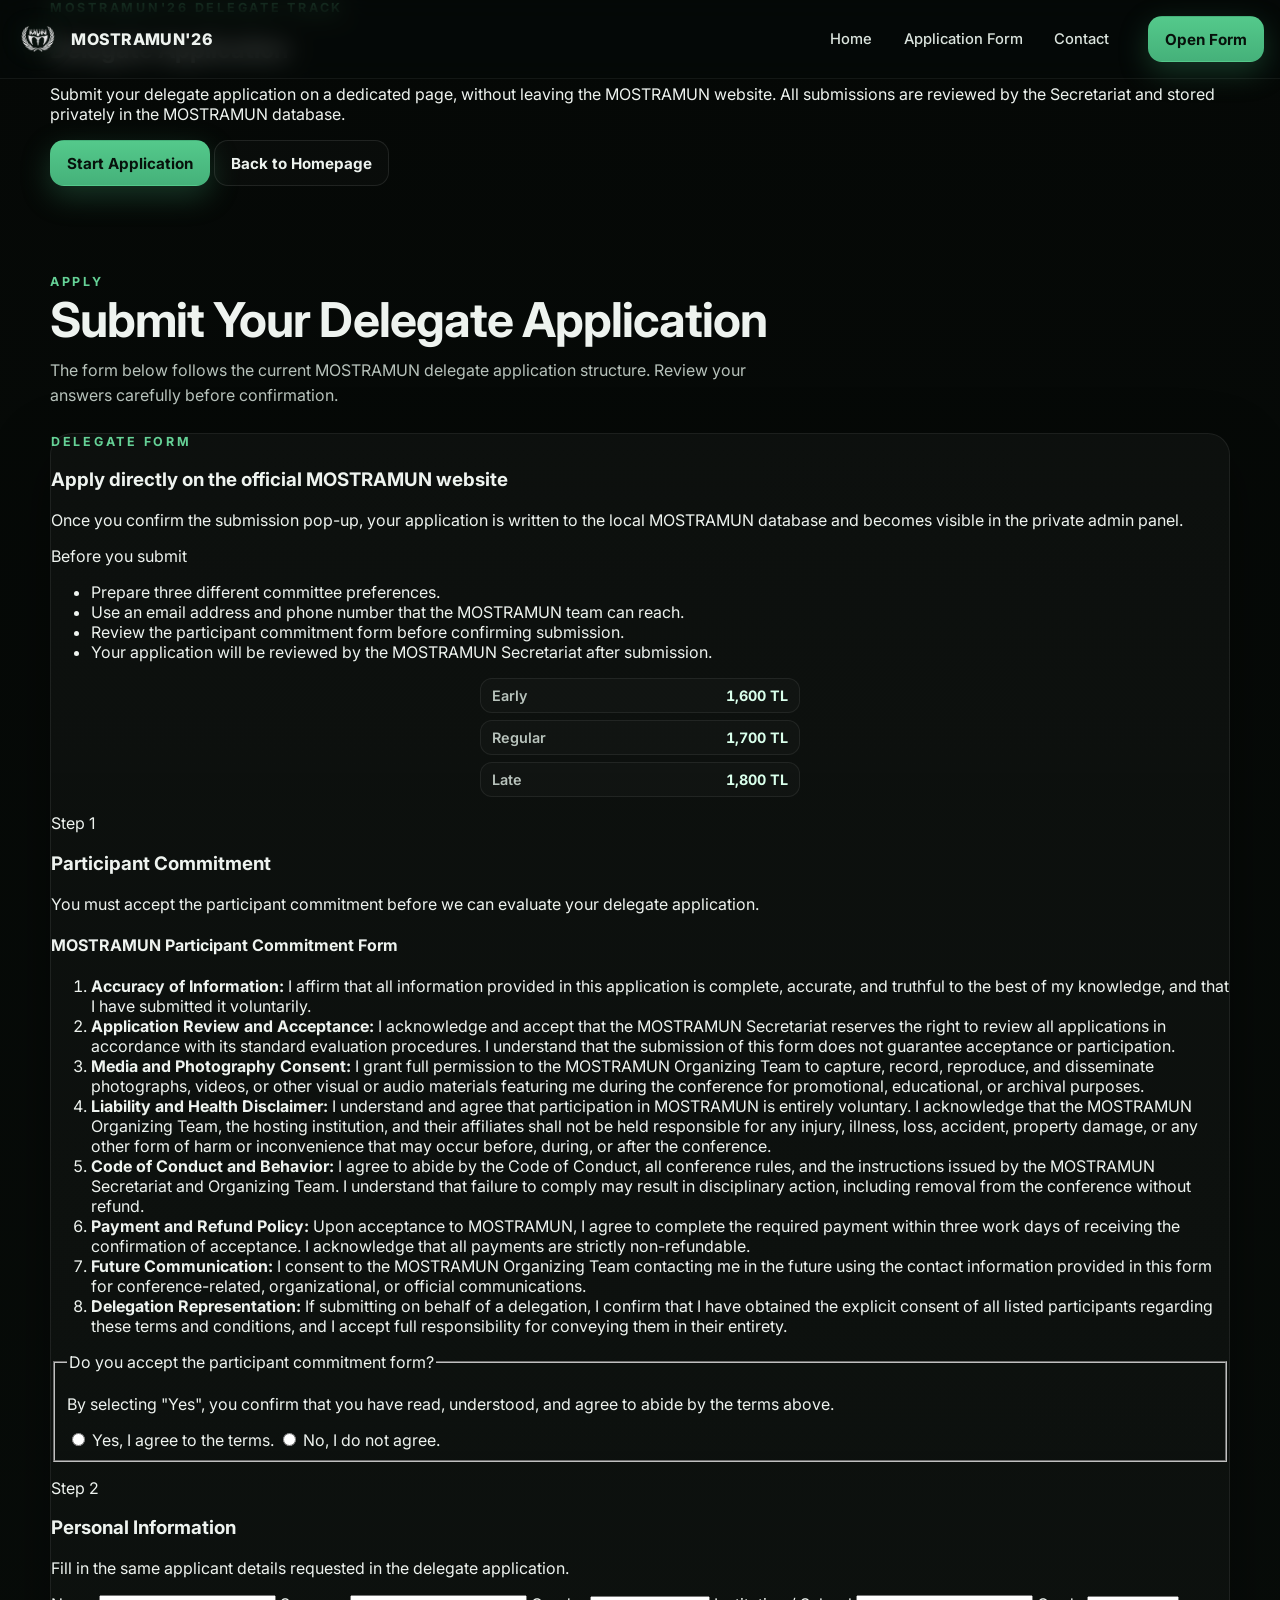
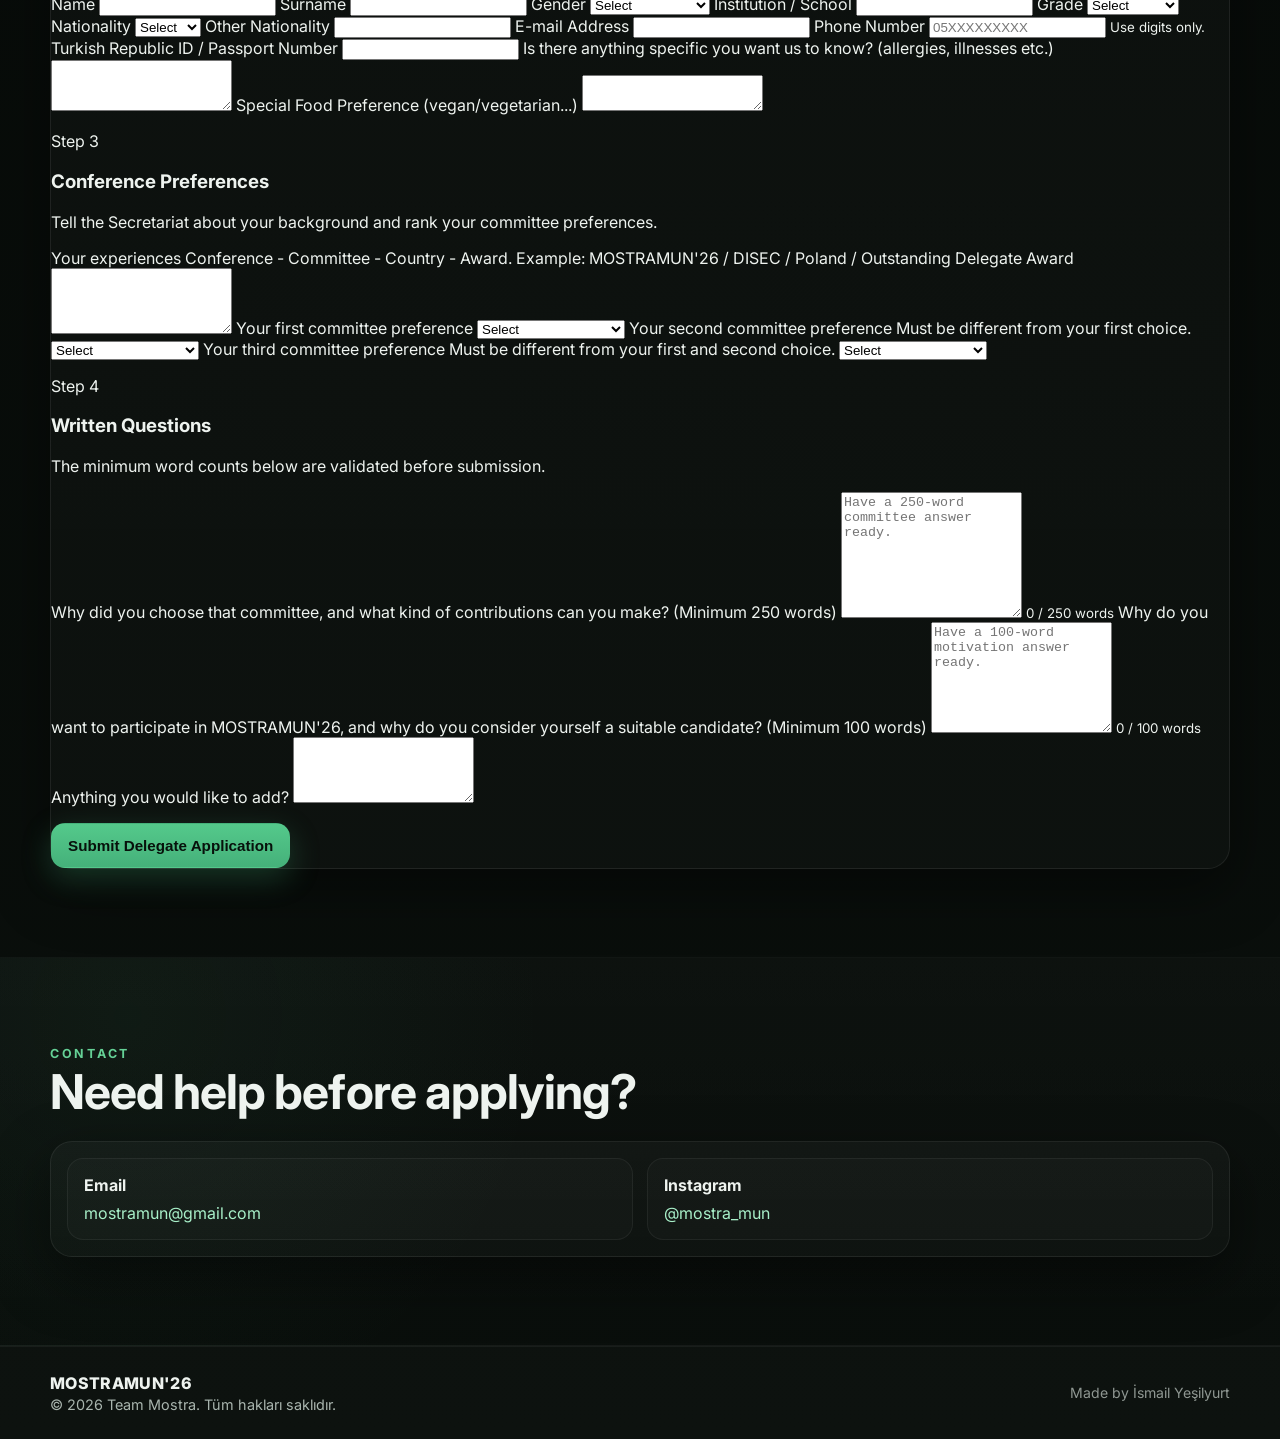
==== delegate.html @ 0a18b9ab "add admin/press team applications, rename ICC to US Federal Court - Added Admin Team and Press Team " ====
<!DOCTYPE html>
<html lang="en">
<head>
  <meta charset="UTF-8" />
  <meta name="viewport" content="width=device-width, initial-scale=1.0" />
  <title>Delegate Application | MOSTRAMUN'26</title>
  <meta
    name="description"
    content="Submit your MOSTRAMUN'26 delegate application directly on the official website."
  />
  <link rel="preconnect" href="https://fonts.googleapis.com" />
  <link rel="preconnect" href="https://fonts.gstatic.com" crossorigin />
  <link
    href="https://fonts.googleapis.com/css2?family=Inter:wght@400;500;600;700;800;900&display=swap"
    rel="stylesheet"
  />
  <link rel="stylesheet" href="styles.css" />
</head>
<body class="delegate-page">
  <header class="site-header" id="top">
    <div class="nav-shell">
      <a href="/" class="brand">
        <img class="brand-mark" src="assets/mostramunlogo.png" alt="MOSTRAMUN'26 logo" />
        <span class="brand-text">MOSTRAMUN'26</span>
      </a>

      <nav class="desktop-nav">
        <a href="/">Home</a>
        <a href="#delegate-form">Application Form</a>
        <a href="#contact">Contact</a>
      </nav>

      <a href="#delegate-form" class="btn btn-primary desktop-apply">Open Form</a>

      <button class="menu-btn" id="menuBtn" aria-label="Toggle menu" aria-controls="mobileNav" aria-expanded="false">
        <span></span><span></span><span></span>
      </button>
    </div>
  </header>

  <div class="mobile-nav" id="mobileNav" aria-hidden="true">
    <a href="/">Home</a>
    <a href="#delegate-form">Application Form</a>
    <a href="#contact">Contact</a>
    <a href="#delegate-form" class="btn btn-primary mobile-apply">Open Form</a>
  </div>

  <section class="subpage-hero delegate-page-hero">
    <div class="container subpage-hero-content">
      <p class="eyebrow">MOSTRAMUN'26 Delegate Track</p>
      <h1>Delegate Application</h1>
      <p class="subpage-lead">
        Submit your delegate application on a dedicated page, without leaving the MOSTRAMUN website.
        All submissions are reviewed by the Secretariat and stored privately in the MOSTRAMUN
        database.
      </p>

      <div class="subpage-actions">
        <a href="#delegate-form" class="btn btn-primary">Start Application</a>
        <a href="/" class="btn btn-ghost">Back to Homepage</a>
      </div>
    </div>
  </section>

  <section class="section" id="delegate-form">
    <div class="container">
      <div class="section-head">
        <p class="eyebrow">Apply</p>
        <h2>Submit Your Delegate Application</h2>
        <p class="section-desc">
          The form below follows the current MOSTRAMUN delegate application structure. Review your
          answers carefully before confirmation.
        </p>
      </div>

      <div class="delegate-form-shell panel">
        <div class="delegate-form-intro">
          <p class="eyebrow">Delegate Form</p>
          <h3>Apply directly on the official MOSTRAMUN website</h3>
          <p class="delegate-intro-copy">
            Once you confirm the submission pop-up, your application is written to the local
            MOSTRAMUN database and becomes visible in the private admin panel.
          </p>

          <div class="delegate-callout">
            <p class="delegate-callout-title">Before you submit</p>
            <ul class="delegate-checklist">
              <li>Prepare three different committee preferences.</li>
              <li>Use an email address and phone number that the MOSTRAMUN team can reach.</li>
              <li>Review the participant commitment form before confirming submission.</li>
              <li>Your application will be reviewed by the MOSTRAMUN Secretariat after submission.</li>
            </ul>
          </div>

          <div class="apply-pricing delegate-pricing">
            <p class="price-row"><span class="price-label">Early</span> <span class="price-value">1,600 TL</span></p>
            <p class="price-row"><span class="price-label">Regular</span> <span class="price-value">1,700 TL</span></p>
            <p class="price-row"><span class="price-label">Late</span> <span class="price-value">1,800 TL</span></p>
          </div>
        </div>

        <form class="delegate-form" id="delegateForm" novalidate>
          <div class="form-section">
            <div class="form-section-head">
              <p class="form-section-kicker">Step 1</p>
              <h3>Participant Commitment</h3>
              <p>
                You must accept the participant commitment before we can evaluate your delegate
                application.
              </p>
            </div>

            <div class="commitment-box">
              <h4>MOSTRAMUN Participant Commitment Form</h4>
              <ol class="commitment-list">
                <li>
                  <strong>Accuracy of Information:</strong> I affirm that all information provided in
                  this application is complete, accurate, and truthful to the best of my knowledge,
                  and that I have submitted it voluntarily.
                </li>
                <li>
                  <strong>Application Review and Acceptance:</strong> I acknowledge and accept that
                  the MOSTRAMUN Secretariat reserves the right to review all applications in
                  accordance with its standard evaluation procedures. I understand that the submission
                  of this form does not guarantee acceptance or participation.
                </li>
                <li>
                  <strong>Media and Photography Consent:</strong> I grant full permission to the
                  MOSTRAMUN Organizing Team to capture, record, reproduce, and disseminate
                  photographs, videos, or other visual or audio materials featuring me during the
                  conference for promotional, educational, or archival purposes.
                </li>
                <li>
                  <strong>Liability and Health Disclaimer:</strong> I understand and agree that
                  participation in MOSTRAMUN is entirely voluntary. I acknowledge that the MOSTRAMUN
                  Organizing Team, the hosting institution, and their affiliates shall not be held
                  responsible for any injury, illness, loss, accident, property damage, or any other
                  form of harm or inconvenience that may occur before, during, or after the
                  conference.
                </li>
                <li>
                  <strong>Code of Conduct and Behavior:</strong> I agree to abide by the Code of
                  Conduct, all conference rules, and the instructions issued by the MOSTRAMUN
                  Secretariat and Organizing Team. I understand that failure to comply may result in
                  disciplinary action, including removal from the conference without refund.
                </li>
                <li>
                  <strong>Payment and Refund Policy:</strong> Upon acceptance to MOSTRAMUN, I agree
                  to complete the required payment within three work days of receiving the
                  confirmation of acceptance. I acknowledge that all payments are strictly
                  non-refundable.
                </li>
                <li>
                  <strong>Future Communication:</strong> I consent to the MOSTRAMUN Organizing Team
                  contacting me in the future using the contact information provided in this form for
                  conference-related, organizational, or official communications.
                </li>
                <li>
                  <strong>Delegation Representation:</strong> If submitting on behalf of a delegation,
                  I confirm that I have obtained the explicit consent of all listed participants
                  regarding these terms and conditions, and I accept full responsibility for conveying
                  them in their entirety.
                </li>
              </ol>
            </div>

            <div class="form-grid form-grid-1">
              <fieldset class="form-field radio-field">
                <legend>Do you accept the participant commitment form?</legend>
                <p class="field-hint">
                  By selecting "Yes", you confirm that you have read, understood, and agree to abide
                  by the terms above.
                </p>
                <div class="choice-row">
                  <label class="choice-pill">
                    <input type="radio" name="agreementAccepted" value="yes" required />
                    <span>Yes, I agree to the terms.</span>
                  </label>
                  <label class="choice-pill">
                    <input type="radio" name="agreementAccepted" value="no" />
                    <span>No, I do not agree.</span>
                  </label>
                </div>
              </fieldset>
            </div>
          </div>

          <div class="form-section">
            <div class="form-section-head">
              <p class="form-section-kicker">Step 2</p>
              <h3>Personal Information</h3>
              <p>Fill in the same applicant details requested in the delegate application.</p>
            </div>

            <div class="form-grid form-grid-2">
              <label class="form-field">
                <span>Name</span>
                <input type="text" name="name" autocomplete="given-name" required />
              </label>

              <label class="form-field">
                <span>Surname</span>
                <input type="text" name="surname" autocomplete="family-name" required />
              </label>

              <label class="form-field">
                <span>Gender</span>
                <select name="gender" required>
                  <option value="">Select</option>
                  <option value="Male">Male</option>
                  <option value="Female">Female</option>
                  <option value="Prefer not to say">Prefer not to say</option>
                </select>
              </label>

              <label class="form-field">
                <span>Institution / School</span>
                <input type="text" name="institution" autocomplete="organization" required />
              </label>

              <label class="form-field">
                <span>Grade</span>
                <select name="grade" required>
                  <option value="">Select</option>
                  <option value="Preparatory">Preparatory</option>
                  <option value="9.Grade">9.Grade</option>
                  <option value="10.Grade">10.Grade</option>
                  <option value="11.Grade">11.Grade</option>
                  <option value="12.Grade">12.Grade</option>
                </select>
              </label>

              <label class="form-field">
                <span>Nationality</span>
                <select name="nationality" id="nationalitySelect" required>
                  <option value="">Select</option>
                  <option value="Turkish">Turkish</option>
                  <option value="Other">Other</option>
                </select>
              </label>

              <label class="form-field hidden-field" id="nationalityOtherField">
                <span>Other Nationality</span>
                <input type="text" name="nationalityOther" />
              </label>

              <label class="form-field">
                <span>E-mail Address</span>
                <input type="email" name="email" autocomplete="email" required />
              </label>

              <label class="form-field">
                <span>Phone Number</span>
                <input type="tel" name="phone" autocomplete="tel" inputmode="numeric" placeholder="05XXXXXXXXX" required />
                <small class="field-hint">Use digits only.</small>
              </label>

              <label class="form-field">
                <span>Turkish Republic ID / Passport Number</span>
                <input type="text" name="identityNumber" autocomplete="off" required />
              </label>

              <label class="form-field form-field-full">
                <span>Is there anything specific you want us to know? (allergies, illnesses etc.)</span>
                <textarea name="healthNotes" rows="3" required></textarea>
              </label>

              <label class="form-field form-field-full">
                <span>Special Food Preference (vegan/vegetarian...)</span>
                <textarea name="foodPreference" rows="2" required></textarea>
              </label>
            </div>
          </div>

          <div class="form-section">
            <div class="form-section-head">
              <p class="form-section-kicker">Step 3</p>
              <h3>Conference Preferences</h3>
              <p>Tell the Secretariat about your background and rank your committee preferences.</p>
            </div>

            <div class="form-grid form-grid-2">
              <label class="form-field form-field-full">
                <span>Your experiences</span>
                <span class="field-hint">
                  Conference - Committee - Country - Award. Example: MOSTRAMUN'26 / DISEC / Poland /
                  Outstanding Delegate Award
                </span>
                <textarea name="experiences" rows="4" required></textarea>
              </label>

              <label class="form-field">
                <span>Your first committee preference</span>
                <select name="firstCommitteePreference" required>
                  <option value="">Select</option>
                  <option value="LEGAL">LEGAL</option>
                  <option value="SOCHUM">SOCHUM</option>
                  <option value="UNWOMEN">UNWOMEN</option>
                  <option value="IAAP">IAAP</option>
                  <option value="EGM">EGM</option>
                  <option value="FIA">FIA</option>
                  <option value="US Federal Court">US Federal Court</option>
                  <option value="House of Commons">House of Commons</option>
                  <option value="European Parliament">European Parliament</option>
                  <option value="SUMMIT">SUMMIT</option>
                  <option value="H-UNSC">H-UNSC</option>
                  <option value="HCC">HCC</option>
                  <option value="Board of Peace">Board of Peace</option>
                  <option value="FJCC">FJCC</option>
                  <option value="FCC">FCC</option>
                  <option value="JCC">JCC</option>
                </select>
              </label>

              <label class="form-field">
                <span>Your second committee preference</span>
                <span class="field-hint">Must be different from your first choice.</span>
                <select name="secondCommitteePreference" required>
                  <option value="">Select</option>
                  <option value="LEGAL">LEGAL</option>
                  <option value="SOCHUM">SOCHUM</option>
                  <option value="UNWOMEN">UNWOMEN</option>
                  <option value="IAAP">IAAP</option>
                  <option value="EGM">EGM</option>
                  <option value="FIA">FIA</option>
                  <option value="US Federal Court">US Federal Court</option>
                  <option value="House of Commons">House of Commons</option>
                  <option value="European Parliament">European Parliament</option>
                  <option value="SUMMIT">SUMMIT</option>
                  <option value="H-UNSC">H-UNSC</option>
                  <option value="HCC">HCC</option>
                  <option value="Board of Peace">Board of Peace</option>
                  <option value="FJCC">FJCC</option>
                  <option value="FCC">FCC</option>
                  <option value="JCC">JCC</option>
                </select>
              </label>

              <label class="form-field">
                <span>Your third committee preference</span>
                <span class="field-hint">Must be different from your first and second choice.</span>
                <select name="thirdCommitteePreference" required>
                  <option value="">Select</option>
                  <option value="LEGAL">LEGAL</option>
                  <option value="SOCHUM">SOCHUM</option>
                  <option value="UNWOMEN">UNWOMEN</option>
                  <option value="IAAP">IAAP</option>
                  <option value="EGM">EGM</option>
                  <option value="FIA">FIA</option>
                  <option value="US Federal Court">US Federal Court</option>
                  <option value="House of Commons">House of Commons</option>
                  <option value="European Parliament">European Parliament</option>
                  <option value="SUMMIT">SUMMIT</option>
                  <option value="H-UNSC">H-UNSC</option>
                  <option value="HCC">HCC</option>
                  <option value="Board of Peace">Board of Peace</option>
                  <option value="FJCC">FJCC</option>
                  <option value="FCC">FCC</option>
                  <option value="JCC">JCC</option>
                </select>
              </label>
            </div>
          </div>

          <div class="form-section">
            <div class="form-section-head">
              <p class="form-section-kicker">Step 4</p>
              <h3>Written Questions</h3>
              <p>The minimum word counts below are validated before submission.</p>
            </div>

            <div class="form-grid form-grid-1">
              <label class="form-field form-field-full">
                <span>Why did you choose that committee, and what kind of contributions can you make?</span>
                <span class="field-hint">(Minimum 250 words)</span>
                <textarea
                  id="committeeContribution"
                  name="committeeContribution"
                  rows="8"
                  data-min-words="250"
                  placeholder="Have a 250-word committee answer ready."
                  required
                ></textarea>
                <small class="field-counter" data-counter-for="committeeContribution">0 / 250 words</small>
              </label>

              <label class="form-field form-field-full">
                <span>Why do you want to participate in MOSTRAMUN'26, and why do you consider yourself a suitable candidate?</span>
                <span class="field-hint">(Minimum 100 words)</span>
                <textarea
                  id="participationMotivation"
                  name="participationMotivation"
                  rows="7"
                  data-min-words="100"
                  placeholder="Have a 100-word motivation answer ready."
                  required
                ></textarea>
                <small class="field-counter" data-counter-for="participationMotivation">0 / 100 words</small>
              </label>

              <label class="form-field form-field-full">
                <span>Anything you would like to add?</span>
                <textarea name="additionalNotes" rows="4"></textarea>
              </label>
            </div>
          </div>

          <div class="form-actions">
            <p class="form-status" id="delegateFormStatus" role="status" aria-live="polite"></p>
            <button class="btn btn-primary" id="delegateSubmitButton" type="submit">
              Submit Delegate Application
            </button>
          </div>
        </form>
      </div>
    </div>
  </section>

  <section class="section section-alt" id="contact">
    <div class="container">
      <div class="section-head">
        <p class="eyebrow">Contact</p>
        <h2>Need help before applying?</h2>
      </div>

      <div class="panel contact-panel">
        <div class="contact-card">
          <h3>Email</h3>
          <p><a href="mailto:mostramun@gmail.com">mostramun@gmail.com</a></p>
        </div>
        <div class="contact-card">
          <h3>Instagram</h3>
          <p><a href="https://instagram.com/mostra_mun" target="_blank" rel="noopener">@mostra_mun</a></p>
        </div>
      </div>
    </div>
  </section>

  <footer class="site-footer">
    <div class="container footer-inner">
      <div class="footer-left">
        <p class="footer-brand">MOSTRAMUN'26</p>
        <p class="footer-copy">© 2026 Team Mostra. Tüm hakları saklıdır.</p>
      </div>
      <div class="footer-right">
        <p class="footer-sub footer-madeby">
          <a href="https://www.linkedin.com/in/ismailyesilyurt/" target="_blank" rel="noopener">
            Made by İsmail Yeşilyurt
          </a>
        </p>
      </div>
    </div>
  </footer>

  <div class="modal" id="submitConfirmModal" aria-hidden="true">
    <div class="modal-backdrop" id="submitConfirmBackdrop"></div>
    <div class="modal-card submit-confirm-card" role="dialog" aria-modal="true" aria-labelledby="submitConfirmTitle">
      <button class="modal-close" id="submitConfirmClose" aria-label="Close">×</button>
      <p class="modal-tag">Final Confirmation</p>
      <h3 id="submitConfirmTitle">Ready to send your application?</h3>
      <p class="submit-confirm-copy">
        After confirmation, your delegate application will be submitted to the MOSTRAMUN database for
        Secretariat review.
      </p>
      <div class="submit-confirm-actions">
        <button class="btn btn-ghost" id="submitConfirmCancel" type="button">Back to Form</button>
        <button class="btn btn-primary" id="submitConfirmApprove" type="button">Confirm and Submit</button>
      </div>
    </div>
  </div>

  <script src="script.js"></script>
</body>
</html>
---- styles.css ----
:root {
  --bg: #070b09;
  --bg-2: #0c120f;
  --card: rgba(255, 255, 255, 0.04);
  --card-2: rgba(255, 255, 255, 0.06);
  --line: rgba(255, 255, 255, 0.1);
  --text: #eef3ef;
  --muted: #b7c2bb;
  --green: #45b17a;
  --green-2: #2e8f60;
  --green-glow: rgba(69, 177, 122, 0.3);
  --shadow: 0 20px 60px rgba(0, 0, 0, 0.45);
  --radius: 20px;
  --radius-sm: 14px;
  --container: 1180px;
}

* {
  box-sizing: border-box;
}

html {
  scroll-behavior: smooth;
}

body {
  margin: 0;
  font-family: "Inter", sans-serif;
  background: linear-gradient(180deg, #050806 0%, #0a0f0c 100%);
  color: var(--text);
}

a {
  color: inherit;
  text-decoration: none;
}

.container {
  width: min(var(--container), calc(100% - 2rem));
  margin-inline: auto;
}

/* HEADER */
.site-header {
  position: fixed;
  top: 0;
  width: 100%;
  z-index: 1100;
  background: rgba(6, 10, 8, 0.65);
  backdrop-filter: blur(12px);
  border-bottom: 1px solid rgba(255, 255, 255, 0.06);
}

.nav-shell {
  width: min(1280px, calc(100% - 2rem));
  margin-inline: auto;
  height: 78px;
  display: flex;
  align-items: center;
  gap: 1rem;
  position: relative;
  z-index: 1002;
}

.brand {
  display: flex;
  align-items: center;
  gap: 0.7rem;
  font-weight: 800;
  letter-spacing: 0.02em;
  margin-right: 0.5rem;
}

.brand-mark {
  width: auto;
  height: 44px;
  display: block;
  filter: drop-shadow(0 0 12px rgba(69, 177, 122, 0.24));
}

.brand-text {
  font-size: 1rem;
}

.desktop-nav {
  display: flex;
  align-items: center;
  gap: 0.25rem;
  margin-left: auto;
}

.desktop-nav a {
  color: #dbe4de;
  font-size: 0.92rem;
  font-weight: 500;
  padding: 0.65rem 0.85rem;
  border-radius: 12px;
  transition: 0.2s ease;
}

.desktop-nav a:hover {
  background: rgba(255, 255, 255, 0.04);
  color: #fff;
}

.desktop-apply {
  margin-left: 0.6rem;
}

.menu-btn {
  display: none;
  margin-left: auto;
  width: 44px;
  height: 44px;
  border: 1px solid var(--line);
  background: rgba(255, 255, 255, 0.03);
  border-radius: 12px;
  cursor: pointer;
  padding: 10px;
  position: relative;
  z-index: 1003;
  transition: background 0.25s ease, border-color 0.25s ease;
}

.menu-btn span {
  display: block;
  height: 2px;
  background: #eaf1ec;
  margin: 5px 0;
  border-radius: 999px;
  transition: transform 0.28s ease, opacity 0.22s ease;
  transform-origin: center;
}

.mobile-nav {
  display: none;
  position: fixed;
  inset: 0;
  width: 100vw;
  min-height: 100svh;
  height: 100dvh;
  padding: 6.1rem 1.2rem 1.2rem;
  background:
    radial-gradient(circle at 14% 12%, rgba(69, 177, 122, 0.18), transparent 42%),
    linear-gradient(180deg, rgba(5, 8, 6, 0.96), rgba(6, 10, 8, 0.98));
  backdrop-filter: blur(10px);
  opacity: 0;
  visibility: hidden;
  pointer-events: none;
  transform: translateY(-14px) scale(1.01);
  transition:
    opacity 0.32s ease,
    transform 0.38s cubic-bezier(0.2, 0.8, 0.2, 1),
    visibility 0s linear 0.38s;
  z-index: 1090;
  overflow-y: auto;
  align-content: start;
  gap: 0.5rem;
}

.mobile-nav.open {
  opacity: 1;
  visibility: visible;
  pointer-events: auto;
  transform: translateY(0) scale(1);
  transition:
    opacity 0.32s ease,
    transform 0.38s cubic-bezier(0.2, 0.8, 0.2, 1),
    visibility 0s;
}

.mobile-nav a {
  padding: 1rem;
  border-radius: 14px;
  color: #edf3ef;
  border: 1px solid rgba(255, 255, 255, 0.09);
  background: rgba(255, 255, 255, 0.02);
  font-size: 1.02rem;
  font-weight: 600;
  opacity: 0;
  transform: translateY(18px);
  transition: transform 0.32s ease, opacity 0.32s ease, background 0.2s ease, border-color 0.2s ease;
}

.mobile-nav.open a {
  opacity: 1;
  transform: translateY(0);
}

.mobile-nav.open a:nth-child(1) { transition-delay: 40ms; }
.mobile-nav.open a:nth-child(2) { transition-delay: 80ms; }
.mobile-nav.open a:nth-child(3) { transition-delay: 120ms; }
.mobile-nav.open a:nth-child(4) { transition-delay: 160ms; }
.mobile-nav.open a:nth-child(5) { transition-delay: 200ms; }
.mobile-nav.open a:nth-child(6) { transition-delay: 240ms; }
.mobile-nav.open a:nth-child(7) { transition-delay: 280ms; }
.mobile-nav.open a:nth-child(8) { transition-delay: 320ms; }
.mobile-nav.open a:nth-child(9) { transition-delay: 360ms; }

.menu-btn.open {
  background: rgba(69, 177, 122, 0.1);
  border-color: rgba(69, 177, 122, 0.35);
}

.menu-btn.open span:nth-child(1) {
  transform: translateY(7px) rotate(45deg);
}

.menu-btn.open span:nth-child(2) {
  opacity: 0;
}

.menu-btn.open span:nth-child(3) {
  transform: translateY(-7px) rotate(-45deg);
}

body.menu-open {
  overflow: hidden;
}

.mobile-nav a:hover {
  background: rgba(255,255,255,0.06);
  border-color: rgba(255,255,255,0.15);
}

.mobile-apply {
  margin-top: 0.8rem;
  justify-content: center;
  width: 100%;
}

/* BUTTONS */
.btn {
  display: inline-flex;
  align-items: center;
  justify-content: center;
  gap: 0.5rem;
  border-radius: 14px;
  padding: 0.8rem 1rem;
  font-weight: 700;
  font-size: 0.95rem;
  border: 1px solid transparent;
  transition: 0.2s ease;
}

.btn-primary {
  background: linear-gradient(180deg, #54c98b 0%, #45b17a 100%);
  color: #07110b;
  box-shadow: 0 10px 30px rgba(69, 177, 122, 0.28);
}

.btn-primary:hover {
  transform: translateY(-1px);
  box-shadow: 0 14px 36px rgba(69, 177, 122, 0.35);
}

.btn-ghost {
  background: rgba(255,255,255,0.02);
  border-color: rgba(255,255,255,0.09);
  color: #edf3ef;
}

.btn-ghost:hover {
  background: rgba(255,255,255,0.05);
  border-color: rgba(255,255,255,0.15);
}

/* HERO */
.hero {
  position: relative;
  min-height: 100svh;
  display: grid;
  align-items: center;
  overflow: hidden;
  padding-top: 90px;
}

.hero-bg {
  position: absolute;
  inset: 0;
  background:
    linear-gradient(180deg, rgba(5,8,6,0.15), rgba(5,8,6,0.6)),
    url("assets/mostramunlander.jpeg")
    center/cover no-repeat;
  transform: scale(1.02);
  animation: heroZoom 20s ease-in-out infinite alternate;
}

.hero-bg::after {
  content: "";
  position: absolute;
  inset: -20%;
  background:
    radial-gradient(circle at 20% 25%, rgba(98, 236, 153, 0.16), transparent 48%),
    radial-gradient(circle at 75% 70%, rgba(69, 177, 122, 0.14), transparent 50%);
  animation: ambientDrift 16s ease-in-out infinite;
  pointer-events: none;
}

.hero-overlay {
  position: absolute;
  inset: 0;
  background:
    radial-gradient(circle at 18% 28%, rgba(69,177,122,0.15), transparent 45%),
    radial-gradient(circle at 80% 20%, rgba(69,177,122,0.08), transparent 45%),
    linear-gradient(90deg, rgba(5,7,6,0.8) 0%, rgba(5,7,6,0.5) 45%, rgba(5,7,6,0.75) 100%);
}

.hero-vignette {
  position: absolute;
  inset: 0;
  box-shadow: inset 0 -150px 200px rgba(5, 8, 6, 0.85),
    inset 0 80px 120px rgba(5, 8, 6, 0.55);
}

.hero-content {
  position: relative;
  z-index: 2;
  display: grid;
  gap: 1rem;
  align-content: center;
  padding-block: 3rem;
}

.hero .eyebrow,
.hero h1,
.hero .hero-actions {
  opacity: 0;
  transform: translateY(18px);
  animation: heroIntro 0.85s cubic-bezier(0.22, 1, 0.36, 1) forwards;
}

.hero h1 {
  animation-delay: 0.12s;
}

.hero .countdown-card {
  opacity: 0;
  transform: translateY(18px);
  animation:
    heroIntro 0.85s cubic-bezier(0.22, 1, 0.36, 1) forwards 0.24s,
    cardGlow 5.2s ease-in-out infinite 1.2s;
}

.hero .hero-actions {
  animation-delay: 0.34s;
}

.eyebrow {
  margin: 0;
  color: #65d196;
  font-weight: 700;
  font-size: 0.78rem;
  letter-spacing: 0.22em;
  text-transform: uppercase;
}

.hero h1 {
  margin: 0.1rem 0 0;
  font-size: clamp(2.4rem, 6vw, 5rem);
  line-height: 0.96;
  font-weight: 900;
  letter-spacing: -0.03em;
  max-width: 10ch;
}

.hero-subtitle {
  margin: 0;
  color: var(--muted);
  font-size: 1.05rem;
  font-weight: 500;
}

.countdown-card {
  margin-top: 0.7rem;
  width: min(760px, 100%);
  background: linear-gradient(180deg, rgba(7,12,10,0.72), rgba(7,12,10,0.58));
  border: 1px solid rgba(255,255,255,0.08);
  border-radius: 22px;
  box-shadow: var(--shadow);
  padding: 1rem 1rem 0.9rem;
  backdrop-filter: blur(10px);
  position: relative;
  overflow: hidden;
}

.countdown-header {
  display: flex;
  align-items: center;
  gap: 0.55rem;
  color: #dbe6df;
  font-size: 0.9rem;
  font-weight: 600;
  margin-bottom: 0.7rem;
}

.countdown-dot {
  width: 8px;
  height: 8px;
  border-radius: 999px;
  background: var(--green);
  box-shadow: 0 0 0 6px rgba(69,177,122,0.12);
  animation: pulseDot 2.2s ease-in-out infinite;
}

.countdown {
  display: flex;
  align-items: center;
  gap: 0.55rem;
  flex-wrap: wrap;
}

.time-box {
  min-width: 106px;
  padding: 0.8rem 0.7rem;
  background: rgba(255,255,255,0.03);
  border: 1px solid rgba(255,255,255,0.06);
  border-radius: 16px;
  text-align: center;
}

.time-box span {
  display: block;
  font-size: clamp(1.8rem, 4vw, 2.6rem);
  font-weight: 800;
  line-height: 1;
  letter-spacing: -0.03em;
}

.time-box small {
  display: block;
  margin-top: 0.35rem;
  color: #b8c3bc;
  text-transform: uppercase;
  letter-spacing: 0.18em;
  font-size: 0.66rem;
}

.time-sep {
  font-weight: 800;
  font-size: 1.4rem;
  color: #8be0ad;
  opacity: 0.7;
}

.countdown-note {
  margin: 0.8rem 0 0;
  color: #b7c1ba;
  font-size: 0.82rem;
}

.countdown-note code {
  color: #d7fce6;
  background: rgba(255,255,255,0.04);
  border: 1px solid rgba(255,255,255,0.05);
  padding: 0.14rem 0.35rem;
  border-radius: 8px;
}

.hero-actions {
  margin-top: 0.3rem;
  display: flex;
  gap: 0.75rem;
  flex-wrap: wrap;
}

.hero-scroll-indicator {
  position: absolute;
  bottom: 18px;
  left: 50%;
  transform: translateX(-50%);
  z-index: 2;
}

.hero-scroll-indicator span {
  display: block;
  width: 26px;
  height: 42px;
  border-radius: 999px;
  border: 1px solid rgba(255,255,255,0.18);
  position: relative;
}

.hero-scroll-indicator span::after {
  content: "";
  position: absolute;
  top: 7px;
  left: 50%;
  transform: translateX(-50%);
  width: 4px;
  height: 8px;
  border-radius: 999px;
  background: rgba(255,255,255,0.75);
  animation: scrollDot 1.7s infinite;
}

@keyframes scrollDot {
  0% { opacity: 0; transform: translateX(-50%) translateY(0); }
  30% { opacity: 1; }
  100% { opacity: 0; transform: translateX(-50%) translateY(14px); }
}

@keyframes heroIntro {
  to {
    opacity: 1;
    transform: translateY(0);
  }
}

@keyframes heroZoom {
  0% { transform: scale(1.02) translate3d(0, 0, 0); }
  100% { transform: scale(1.08) translate3d(0, -1.2%, 0); }
}

@keyframes ambientDrift {
  0% { transform: translate3d(-2%, -1%, 0) scale(1); }
  50% { transform: translate3d(2%, -2%, 0) scale(1.08); }
  100% { transform: translate3d(-1%, 2%, 0) scale(1.02); }
}

@keyframes pulseDot {
  0%, 100% {
    transform: scale(1);
    box-shadow: 0 0 0 6px rgba(69,177,122,0.12);
  }
  50% {
    transform: scale(1.2);
    box-shadow: 0 0 0 10px rgba(69,177,122,0.06);
  }
}

@keyframes cardGlow {
  0%, 100% { box-shadow: var(--shadow); }
  50% { box-shadow: 0 22px 66px rgba(0, 0, 0, 0.52), 0 0 0 1px rgba(69,177,122,0.13) inset; }
}

/* SECTIONS */
.section {
  padding: 5.5rem 0;
}

.section-alt {
  background:
    linear-gradient(180deg, rgba(255,255,255,0.015), rgba(255,255,255,0)),
    radial-gradient(circle at 10% 15%, rgba(69,177,122,0.06), transparent 35%);
  border-top: 1px solid rgba(255,255,255,0.03);
  border-bottom: 1px solid rgba(255,255,255,0.03);
}

.section-head {
  margin-bottom: 1.5rem;
}

.section-head h2 {
  margin: 0.35rem 0 0;
  font-size: clamp(1.8rem, 4vw, 3rem);
  line-height: 1.05;
  letter-spacing: -0.02em;
}

.section-desc {
  margin: 0.8rem 0 0;
  color: var(--muted);
  max-width: 70ch;
  line-height: 1.6;
}

.panel {
  background: linear-gradient(180deg, rgba(255,255,255,0.03), rgba(255,255,255,0.02));
  border: 1px solid rgba(255,255,255,0.07);
  border-radius: 22px;
  box-shadow: var(--shadow);
}

body.js-enabled .reveal-item {
  opacity: 0;
  transform: translateY(24px) scale(0.985);
  filter: blur(4px);
  transition:
    opacity 0.75s cubic-bezier(0.2, 0.7, 0.2, 1),
    transform 0.75s cubic-bezier(0.2, 0.7, 0.2, 1),
    filter 0.75s ease;
  transition-delay: var(--reveal-delay, 0ms);
  will-change: opacity, transform, filter;
}

body.js-enabled .reveal-item.is-visible {
  opacity: 1;
  transform: translateY(0) scale(1);
  filter: blur(0);
}

.interactive-card {
  position: relative;
  overflow: hidden;
  isolation: isolate;
}

.interactive-card::after {
  content: "";
  position: absolute;
  inset: -35%;
  background: radial-gradient(
    circle at var(--mx, 50%) var(--my, 50%),
    rgba(132, 255, 185, 0.2),
    transparent 45%
  );
  opacity: 0;
  transition: opacity 0.24s ease;
  pointer-events: none;
  z-index: 0;
}

.interactive-card > * {
  position: relative;
  z-index: 1;
}

.interactive-card:hover::after {
  opacity: 1;
}

/* ABOUT */
.about-panel {
  display: grid;
  grid-template-columns: 1fr;
  gap: 1.1rem;
  padding: 1rem;
  align-items: start;
}

.about-text {
  padding: 0.55rem 0.65rem;
  max-width: none;
}

.about-text p {
  margin: 0 0 1rem;
  color: #c7d1cb;
  line-height: 1.7;
}

.about-text p:last-child {
  margin-bottom: 0;
}

.about-stats {
  display: grid;
  grid-template-columns: repeat(2, minmax(180px, 230px));
  gap: 0.8rem;
  justify-content: start;
  align-self: auto;
}

.stat-card {
  background: rgba(255,255,255,0.025);
  border: 1px solid rgba(255,255,255,0.05);
  border-radius: 16px;
  padding: 1.1rem 0.95rem;
  text-align: center;
}

.stat-card h3 {
  margin: 0;
  font-size: 2rem;
  color: #dcffe9;
}

.stat-card p {
  margin: 0.4rem 0 0;
  color: #afbbb4;
}

/* TEAM */
.team-grid {
  display: grid;
  grid-template-columns: repeat(2, minmax(0, 1fr));
  gap: 1rem;
}

.team-card {
  background: linear-gradient(180deg, rgba(255,255,255,0.03), rgba(255,255,255,0.015));
  border: 1px solid rgba(255,255,255,0.07);
  border-radius: 18px;
  padding: 1rem;
  transition: transform .2s ease, border-color .2s ease, box-shadow .2s ease;
}

.team-card:hover {
  transform: translateY(-2px);
  border-color: rgba(69,177,122,0.28);
  box-shadow: 0 12px 40px rgba(0,0,0,0.25);
}

.team-avatar {
  width: 52px;
  height: 52px;
  border-radius: 14px;
  display: grid;
  place-items: center;
  font-weight: 800;
  font-size: 0.95rem;
  color: #d8ffea;
  background: linear-gradient(135deg, rgba(69,177,122,0.18), rgba(69,177,122,0.05));
  border: 1px solid rgba(69,177,122,0.2);
  margin-bottom: 0.8rem;
}

.team-card h3 {
  margin: 0;
  font-size: 1rem;
}

.team-name {
  margin: 0.5rem 0 0;
  color: #d4ddd7;
  font-weight: 600;
}

.team-role {
  margin: 0.2rem 0 0;
  color: #aeb9b2;
  font-size: 0.9rem;
}

/* COMMITTEES */
.committee-grid {
  display: grid;
  grid-template-columns: repeat(4, minmax(0, 1fr));
  gap: 0.95rem;
}

.committee-card {
  background: linear-gradient(180deg, rgba(255,255,255,0.03), rgba(255,255,255,0.015));
  border: 1px solid rgba(255,255,255,0.06);
  border-radius: 18px;
  padding: 1rem;
  cursor: pointer;
  transition: transform 0.2s ease, border-color 0.2s ease, box-shadow 0.2s ease;
  text-align: left;
  color: inherit;
}

.committee-card:hover {
  transform: translateY(-2px);
  border-color: rgba(69,177,122,0.35);
  box-shadow: 0 14px 35px rgba(0,0,0,0.28);
}

.committee-top {
  display: flex;
  justify-content: space-between;
  align-items: center;
  gap: 0.5rem;
  margin-bottom: 0.7rem;
}

.committee-tag {
  font-size: 0.72rem;
  color: #d7fce7;
  background: rgba(69,177,122,0.12);
  border: 1px solid rgba(69,177,122,0.18);
  padding: 0.25rem 0.45rem;
  border-radius: 999px;
  font-weight: 700;
  letter-spacing: 0.04em;
}

.committee-arrow {
  color: #9dddb8;
  font-weight: 700;
}

.committee-card h3 {
  margin: 0;
  font-size: 1.05rem;
  line-height: 1.2;
}

.committee-card p {
  margin: 0.55rem 0 0;
  color: #b5c0b9;
  font-size: 0.9rem;
  line-height: 1.5;
  display: -webkit-box;
  -webkit-line-clamp: 3;
  -webkit-box-orient: vertical;
  overflow: hidden;
}

/* VENUE */
.venue-panel {
  display: grid;
  grid-template-columns: minmax(280px, 0.92fr) minmax(0, 1.08fr);
  gap: 1rem;
  align-items: stretch;
  padding: 1rem;
}

.venue-content {
  padding: 0.45rem;
}

.venue-content-single {
  border-radius: 18px;
  border: 1px solid rgba(255, 255, 255, 0.08);
  background:
    radial-gradient(circle at 8% 12%, rgba(69,177,122,0.14), transparent 42%),
    linear-gradient(180deg, rgba(255,255,255,0.03), rgba(255,255,255,0.015));
  padding: 1.1rem 1.15rem;
  display: grid;
  gap: 0.45rem;
}

.venue-location-label {
  margin: 0;
  color: #9fe5bb;
  text-transform: uppercase;
  letter-spacing: 0.15em;
  font-size: 0.72rem;
  font-weight: 700;
}

.venue-location-value {
  margin: 0;
  color: #e8f6ee;
  font-size: clamp(1rem, 2.2vw, 1.18rem);
  line-height: 1.4;
  font-weight: 500;
}

.venue-map-btn {
  width: fit-content;
  justify-self: center;
  margin-top: 0.35rem;
  padding: 0.58rem 0.82rem;
  font-size: 0.86rem;
  border-radius: 12px;
}

.venue-map-embed {
  min-height: 300px;
  border-radius: 18px;
  border: 1px solid rgba(255,255,255,0.1);
  overflow: hidden;
  background:
    radial-gradient(circle at 22% 18%, rgba(69,177,122,0.06), transparent 45%),
    rgba(255,255,255,0.01);
}

.venue-map-embed iframe {
  width: 100%;
  height: 100%;
  min-height: 300px;
  border: 0;
  display: block;
}

/* TIMELINE */
.timeline {
  display: grid;
  gap: 0.9rem;
  position: relative;
}

.timeline::before {
  content: "";
  position: absolute;
  left: 12px;
  top: 8px;
  bottom: 8px;
  width: 2px;
  background: linear-gradient(180deg, rgba(69,177,122,0.25), rgba(69,177,122,0.04));
}

.timeline-item {
  display: grid;
  grid-template-columns: 24px 1fr;
  gap: 0.9rem;
  align-items: start;
  position: relative;
}

.timeline-dot {
  width: 12px;
  height: 12px;
  margin-top: 0.55rem;
  margin-left: 6px;
  border-radius: 999px;
  background: var(--green);
  box-shadow: 0 0 0 5px rgba(69,177,122,0.12);
}

.timeline-card {
  background: rgba(255,255,255,0.02);
  border: 1px solid rgba(255,255,255,0.06);
  border-radius: 16px;
  padding: 0.95rem 1rem;
}

.timeline-card h3 {
  margin: 0;
  font-size: 1rem;
}

.timeline-card p {
  margin: 0.4rem 0 0;
  color: #b2beb7;
}

/* SCHEDULE */
.schedule-panel {
  padding: 1.6rem 1.35rem;
  display: flex;
  justify-content: center;
}

.schedule-panel p {
  margin: 0;
  color: #bdc8c1;
  font-size: 1rem;
  font-weight: 600;
  letter-spacing: 0.08em;
  text-transform: uppercase;
  padding: 0.45rem 0.95rem;
  border: 1px solid rgba(255,255,255,0.08);
  border-radius: 999px;
  background: rgba(255,255,255,0.02);
}

/* FAQ */
.faq-list {
  display: grid;
  gap: 0.8rem;
}

.faq-item {
  background: rgba(255,255,255,0.02);
  border: 1px solid rgba(255,255,255,0.07);
  border-radius: 16px;
  padding: 0.2rem 0.9rem;
}

.faq-item summary {
  cursor: pointer;
  list-style: none;
  padding: 0.9rem 0;
  font-weight: 600;
}

.faq-item summary::-webkit-details-marker {
  display: none;
}

.faq-item p {
  margin: 0 0 0.95rem;
  color: #b7c2bb;
  line-height: 1.65;
}

/* APPLY */
.apply-grid {
  display: grid;
  grid-template-columns: repeat(3, minmax(0,1fr));
  gap: 1rem;
}

.apply-card {
  background:
    linear-gradient(180deg, rgba(255,255,255,0.03), rgba(255,255,255,0.015)),
    radial-gradient(circle at 90% 10%, rgba(69,177,122,0.06), transparent 40%);
  border: 1px solid rgba(255,255,255,0.07);
  border-radius: 18px;
  padding: 1.05rem;
  display: grid;
  gap: 0.8rem;
}

.apply-card h3 {
  margin: 0;
}

.apply-card p {
  margin: 0;
  color: #b4c0b8;
  line-height: 1.6;
}

.apply-pricing {
  width: min(100%, 320px);
  margin: 0.15rem auto 0.35rem;
  display: grid;
  gap: 0.45rem;
}

.apply-pricing .price-row {
  margin: 0;
  display: grid;
  grid-template-columns: 96px minmax(0, 1fr);
  align-items: center;
  column-gap: 1rem;
  background: rgba(255,255,255,0.02);
  border: 1px solid rgba(255,255,255,0.07);
  border-radius: 12px;
  padding: 0.5rem 0.68rem;
  color: #b8c3bc;
  font-size: 0.9rem;
}

.apply-pricing .price-label {
  white-space: nowrap;
  font-weight: 600;
  text-align: left;
}

.apply-pricing .price-value {
  justify-self: end;
  text-align: right;
  min-width: 108px;
  color: #d9ffeb;
  font-weight: 700;
  font-variant-numeric: tabular-nums;
}

/* CONTACT */
.contact-panel {
  padding: 1rem;
  display: grid;
  grid-template-columns: repeat(2, minmax(0,1fr));
  gap: 0.9rem;
}

.contact-card {
  background: rgba(255,255,255,0.02);
  border: 1px solid rgba(255,255,255,0.06);
  border-radius: 16px;
  padding: 1rem;
}

.contact-card h3 {
  margin: 0;
  font-size: 1rem;
}

.contact-card p {
  margin: 0.5rem 0 0;
  color: #c2cdc6;
  word-break: break-word;
}

.contact-card a {
  color: #a8f0c9;
}

.contact-card a:hover {
  text-decoration: underline;
}

/* FOOTER */
.site-footer {
  border-top: 1px solid rgba(255,255,255,0.05);
  background: rgba(255,255,255,0.01);
}

.footer-inner {
  min-height: 92px;
  display: flex;
  align-items: center;
  justify-content: space-between;
  gap: 1rem;
}

.footer-brand {
  margin: 0;
  font-weight: 800;
  letter-spacing: 0.02em;
}

.footer-left {
  display: grid;
  gap: 0.2rem;
}

.footer-copy {
  margin: 0;
  color: #a9b5ae;
  font-size: 0.9rem;
}

.footer-right {
  margin-left: auto;
  display: grid;
  gap: 0.2rem;
  justify-items: end;
  text-align: right;
}

.footer-sub {
  margin: 0;
  color: #a9b5ae;
  font-size: 0.9rem;
}

.footer-madeby a {
  color: #8f9792;
  font-size: 0.88rem;
}

.footer-madeby a:hover {
  color: #a2aaa5;
  text-decoration: none;
}

/* MODAL */
.modal {
  position: fixed;
  inset: 0;
  display: none;
  z-index: 1100;
}

.modal.open {
  display: block;
}

.modal-backdrop {
  position: absolute;
  inset: 0;
  background: rgba(3, 5, 4, 0.68);
  backdrop-filter: blur(4px);
}

.modal-card {
  position: relative;
  width: min(720px, calc(100% - 1.5rem));
  margin: 8vh auto 0;
  background: linear-gradient(180deg, rgba(10,14,12,0.95), rgba(8,12,10,0.95));
  border: 1px solid rgba(255,255,255,0.09);
  border-radius: 20px;
  box-shadow: 0 30px 70px rgba(0,0,0,0.55);
  padding: 1.1rem 1.1rem 1rem;
}

.modal-close {
  position: absolute;
  right: 0.7rem;
  top: 0.6rem;
  width: 38px;
  height: 38px;
  border-radius: 10px;
  border: 1px solid rgba(255,255,255,0.08);
  background: rgba(255,255,255,0.02);
  color: #eef4f0;
  font-size: 1.45rem;
  cursor: pointer;
  line-height: 1;
}

.modal-close:hover {
  background: rgba(255,255,255,0.05);
}

.modal-tag {
  margin: 0;
  color: #9fe5bb;
  text-transform: uppercase;
  font-size: 0.75rem;
  letter-spacing: 0.15em;
  font-weight: 700;
}

.modal-card h3 {
  margin: 0.45rem 0 0;
  font-size: 1.6rem;
  line-height: 1.1;
}

.modal-agenda {
  margin: 0.7rem 0 0;
  color: #b9c5be;
  line-height: 1.65;
}

.modal-section {
  margin-top: 1rem;
  border-top: 1px solid rgba(255,255,255,0.07);
  padding-top: 1rem;
}

.modal-section h4 {
  margin: 0;
  font-size: 1rem;
}

.modal-section p {
  margin: 0.5rem 0 0;
  color: #b7c1ba;
  line-height: 1.65;
}

/* RESPONSIVE */
@media (max-width: 1100px) {
  .committee-grid {
    grid-template-columns: repeat(3, minmax(0, 1fr));
  }

  .about-panel,
  .venue-panel {
    grid-template-columns: 1fr;
  }

  .contact-panel {
    grid-template-columns: 1fr 1fr;
  }
}

@media (max-width: 900px) {
  .desktop-nav,
  .desktop-apply {
    display: none;
  }

  .menu-btn {
    display: block;
  }

  .mobile-nav {
    display: grid;
  }

  .team-grid {
    grid-template-columns: 1fr;
  }

  .apply-grid {
    grid-template-columns: 1fr;
  }

  .time-box {
    min-width: 88px;
    flex: 1;
  }

  .time-sep {
    display: none;
  }
}

@media (max-width: 700px) {
  .section {
    padding: 4.2rem 0;
  }

  .hero h1 {
    max-width: 100%;
  }

  .committee-grid,
  .team-grid,
  .contact-panel {
    grid-template-columns: 1fr;
  }

  .about-stats {
    grid-template-columns: 1fr;
  }

  .countdown-card {
    padding: 0.9rem;
  }

  .time-box {
    min-width: calc(50% - 0.4rem);
  }

  .hero-actions {
    flex-direction: column;
    align-items: stretch;
  }

  .footer-inner {
    flex-direction: column;
    align-items: flex-start;
    padding: 1rem 0;
  }

  .footer-right {
    margin-left: 0;
    justify-items: start;
    text-align: left;
  }
}

@media (hover: none) {
  .interactive-card::after {
    display: none;
  }
}

@media (prefers-reduced-motion: reduce) {
  html {
    scroll-behavior: auto;
  }

  .hero-bg,
  .hero-bg::after,
  .countdown-dot,
  .countdown-card,
  .hero .eyebrow,
  .hero h1,
  .hero .countdown-card,
  .hero .hero-actions,
  .hero-scroll-indicator span::after,
  .mobile-nav,
  .mobile-nav a,
  .menu-btn span {
    animation: none !important;
    transition: none !important;
  }

  .hero .eyebrow,
  .hero h1,
  .hero .countdown-card,
  .hero .hero-actions {
    opacity: 1;
    transform: none;
  }

  body.js-enabled .reveal-item,
  body.js-enabled .reveal-item.is-visible {
    opacity: 1;
    transform: none;
    filter: none;
    transition: none;
  }

  .mobile-nav {
    transform: none;
  }

  .mobile-nav a,
  .mobile-nav.open a {
    opacity: 1;
    transform: none;
  }
}
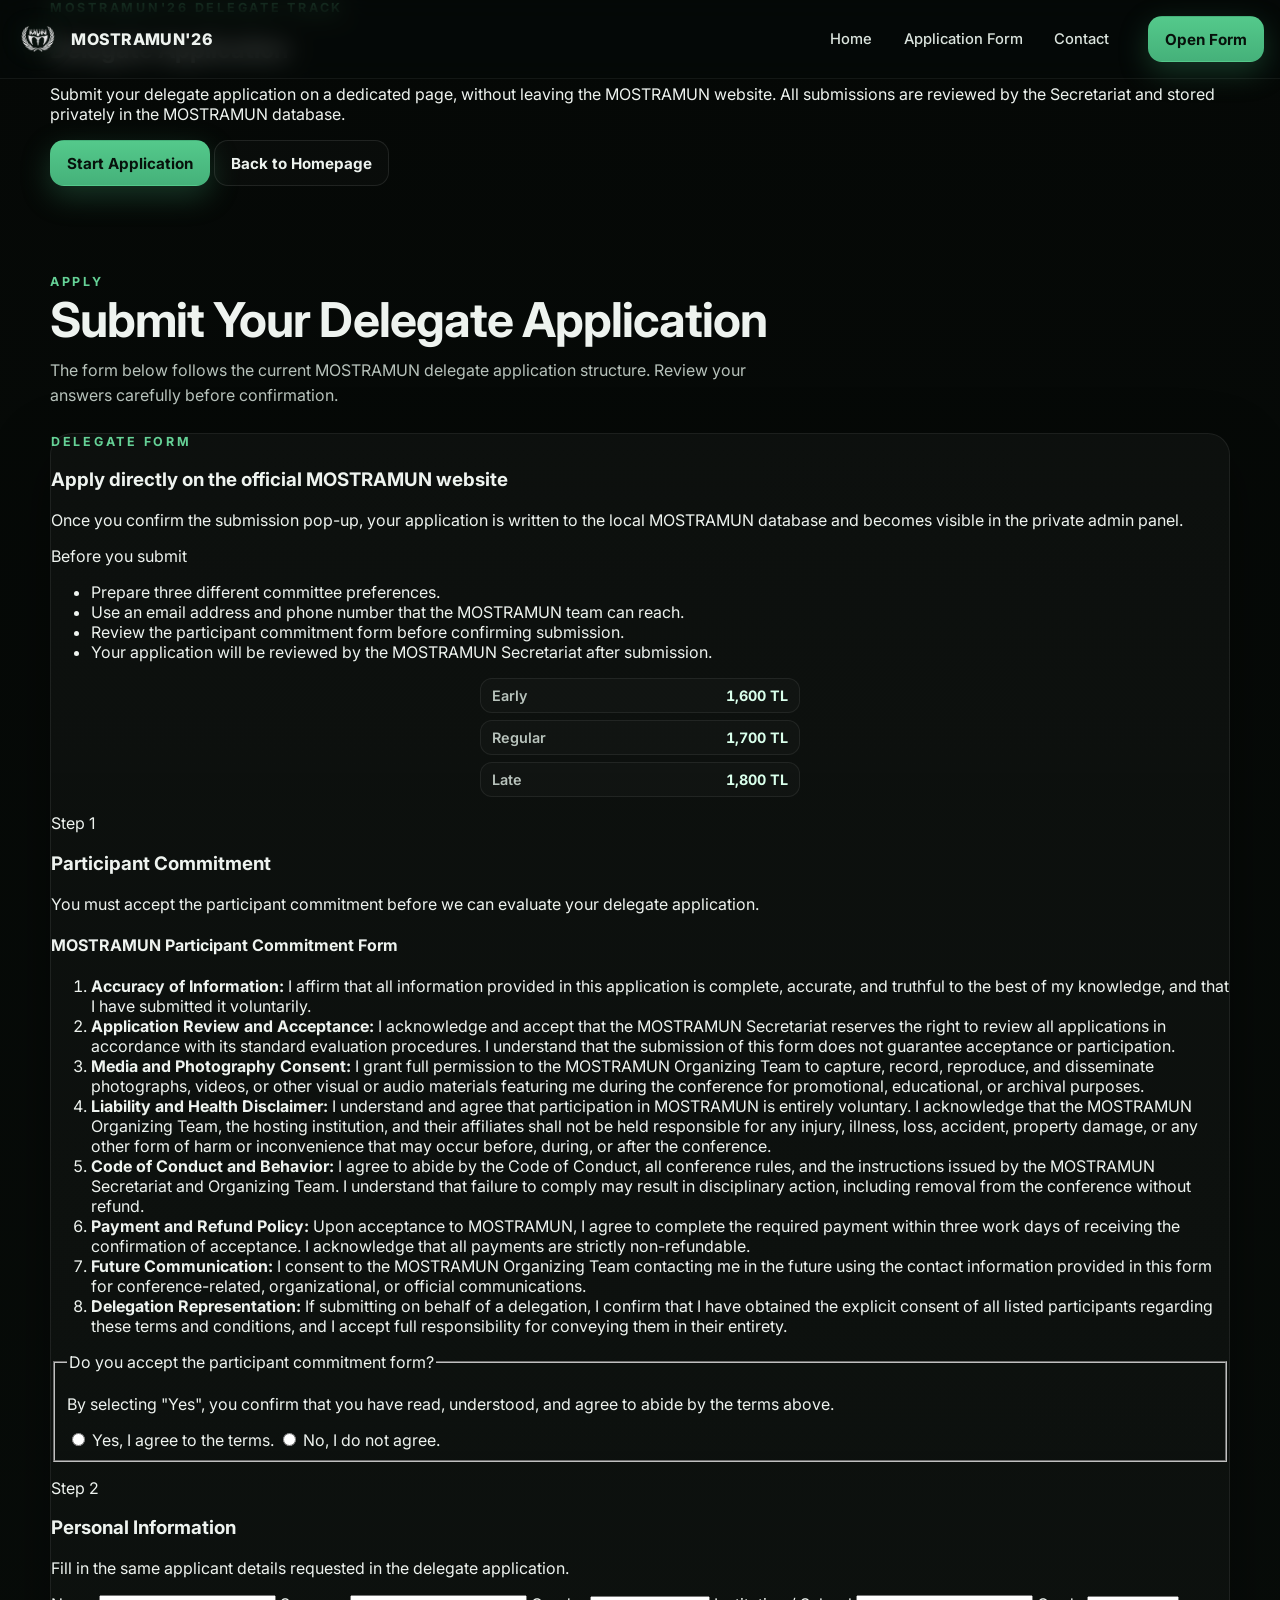
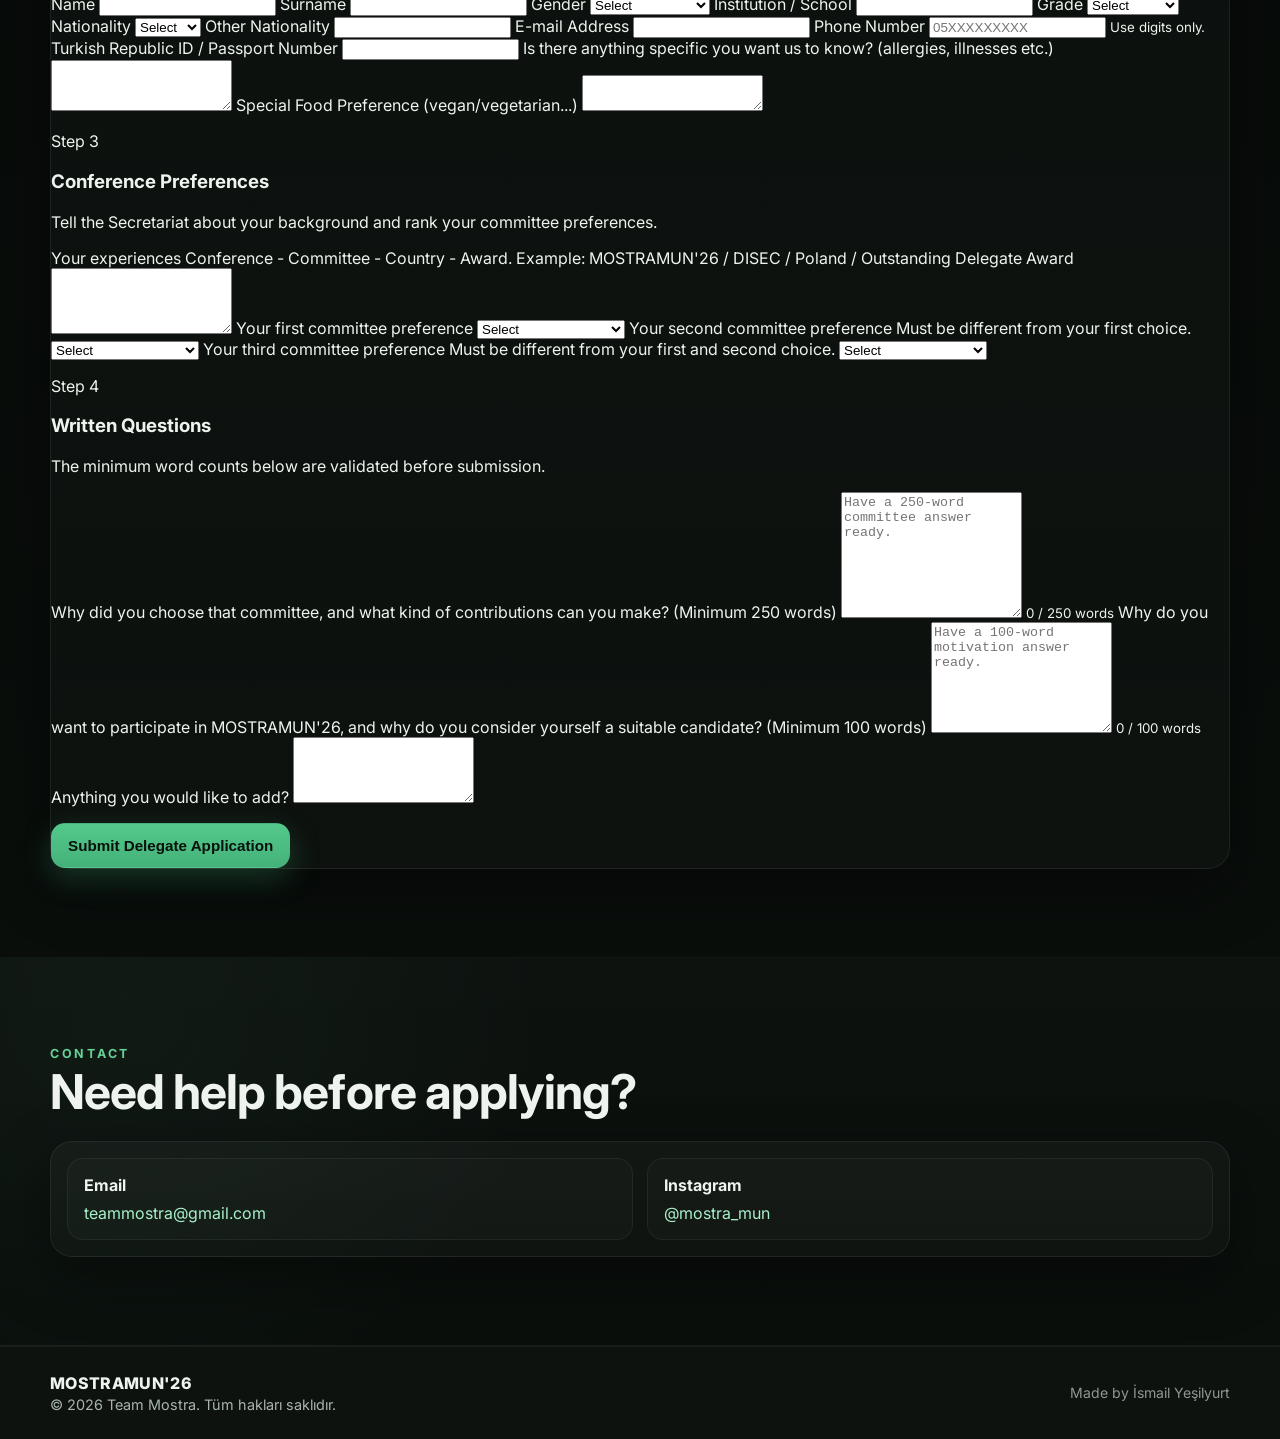
==== commit 52e435d1: "change contact email to teammostra@gmail.com Co-Authored-By: Claude Opus 5.5 <noreply@anthropic.com>" ====
--- a/delegate.html
+++ b/delegate.html
@@ -426,7 +426,7 @@
       <div class="panel contact-panel">
         <div class="contact-card">
           <h3>Email</h3>
-          <p><a href="mailto:mostramun@gmail.com">mostramun@gmail.com</a></p>
+          <p><a href="mailto:teammostra@gmail.com">teammostra@gmail.com</a></p>
         </div>
         <div class="contact-card">
           <h3>Instagram</h3>
--- a/styles.css
+++ b/styles.css
@@ -364,6 +364,68 @@
   max-width: 10ch;
 }
 
+.hero-dates {
+  margin: 0;
+  color: #d8ffea;
+  font-size: clamp(1rem, 2vw, 1.2rem);
+  font-weight: 700;
+  letter-spacing: 0.01em;
+}
+
+.hero-theme {
+  margin: 0;
+  max-width: 46ch;
+  padding-left: 0.9rem;
+  border-left: 3px solid var(--green);
+  color: #e8f6ee;
+  font-size: clamp(1rem, 2.1vw, 1.25rem);
+  font-style: italic;
+  font-weight: 500;
+  line-height: 1.45;
+}
+
+.hero-theme-label {
+  display: block;
+  margin-bottom: 0.2rem;
+  color: #65d196;
+  font-size: 0.7rem;
+  font-style: normal;
+  font-weight: 700;
+  letter-spacing: 0.2em;
+  text-transform: uppercase;
+}
+
+.hero .hero-dates,
+.hero .hero-theme {
+  opacity: 0;
+  transform: translateY(18px);
+  animation: heroIntro 0.85s cubic-bezier(0.22, 1, 0.36, 1) forwards 0.18s;
+}
+
+.theme-callout {
+  margin: 0 0 1.2rem;
+  padding: 1rem 1.1rem;
+  border-radius: 16px;
+  border: 1px solid rgba(69,177,122,0.25);
+  background: linear-gradient(135deg, rgba(69,177,122,0.12), rgba(69,177,122,0.03));
+  color: #e8f6ee;
+  font-size: 1.1rem;
+  font-style: italic;
+  font-weight: 600;
+  line-height: 1.5;
+}
+
+.theme-callout span {
+  display: block;
+  margin-bottom: 0.3rem;
+  color: #9fe5bb;
+  font-size: 0.72rem;
+  font-style: normal;
+  font-weight: 700;
+  letter-spacing: 0.15em;
+  text-transform: uppercase;
+}
+
 .hero-subtitle {
   margin: 0;
   color: var(--muted);
@@ -726,7 +788,7 @@
 /* COMMITTEES */
 .committee-grid {
   display: grid;
-  grid-template-columns: repeat(4, minmax(0, 1fr));
+  grid-template-columns: repeat(2, minmax(0, 1fr));
   gap: 0.95rem;
 }
 
@@ -734,8 +796,7 @@
   background: linear-gradient(180deg, rgba(255,255,255,0.03), rgba(255,255,255,0.015));
   border: 1px solid rgba(255,255,255,0.06);
   border-radius: 18px;
-  padding: 1rem;
-  cursor: pointer;
+  padding: 1.1rem;
   transition: transform 0.2s ease, border-color 0.2s ease, box-shadow 0.2s ease;
   text-align: left;
   color: inherit;
@@ -777,15 +838,31 @@
   line-height: 1.2;
 }
 
-.committee-card p {
-  margin: 0.55rem 0 0;
+.committee-agendas {
+  margin: 0.75rem 0 0;
+  padding: 0;
+  list-style: none;
+  display: grid;
+  gap: 0.5rem;
+}
+
+.committee-agendas li {
+  position: relative;
+  padding-left: 1rem;
   color: #b5c0b9;
-  font-size: 0.9rem;
+  font-size: 0.92rem;
   line-height: 1.5;
-  display: -webkit-box;
-  -webkit-line-clamp: 3;
-  -webkit-box-orient: vertical;
-  overflow: hidden;
+}
+
+.committee-agendas li::before {
+  content: "";
+  position: absolute;
+  left: 0;
+  top: 0.6em;
+  width: 6px;
+  height: 6px;
+  border-radius: 999px;
+  background: var(--green);
 }
 
 /* VENUE */
@@ -827,6 +904,13 @@
   font-size: clamp(1rem, 2.2vw, 1.18rem);
   line-height: 1.4;
   font-weight: 500;
+}
+
+.venue-note {
+  margin: 0.3rem 0 0;
+  color: #b7c2bb;
+  font-size: 0.92rem;
+  line-height: 1.55;
 }
 
 .venue-map-btn {
@@ -903,29 +987,184 @@
   font-size: 1rem;
 }
 
+.timeline-card .timeline-date {
+  margin: 0 0 0.3rem;
+  color: #9fe5bb;
+  font-size: 0.78rem;
+  font-weight: 700;
+  letter-spacing: 0.12em;
+  text-transform: uppercase;
+}
+
+.timeline-item-conf .timeline-card {
+  border-color: rgba(69,177,122,0.28);
+  background: linear-gradient(135deg, rgba(69,177,122,0.12), rgba(69,177,122,0.03));
+}
+
+.timeline-item-conf .timeline-dot {
+  width: 16px;
+  height: 16px;
+  margin-left: 4px;
+  margin-top: 0.5rem;
+  background: #7dd4a8;
+  box-shadow: 0 0 0 6px rgba(69,177,122,0.2);
+}
+
 .timeline-card p {
   margin: 0.4rem 0 0;
   color: #b2beb7;
 }
 
 /* SCHEDULE */
-.schedule-panel {
-  padding: 1.6rem 1.35rem;
+.schedule-days {
+  display: grid;
+  grid-template-columns: repeat(3, minmax(0, 1fr));
+  gap: 1rem;
+}
+
+.schedule-day {
+  overflow: hidden;
+}
+
+.schedule-day-header {
   display: flex;
-  justify-content: center;
-}
-
-.schedule-panel p {
-  margin: 0;
-  color: #bdc8c1;
+  align-items: center;
+  justify-content: space-between;
+  gap: 0.6rem;
+  padding: 0.85rem 1rem 0.75rem;
+  border-bottom: 1px solid rgba(255,255,255,0.07);
+}
+
+.schedule-day-badge {
+  display: inline-block;
+  background: linear-gradient(135deg, rgba(69,177,122,0.18), rgba(69,177,122,0.06));
+  border: 1px solid rgba(69,177,122,0.22);
+  color: #9fe5bb;
+  font-size: 0.78rem;
+  font-weight: 800;
+  letter-spacing: 0.14em;
+  text-transform: uppercase;
+  padding: 0.28rem 0.7rem;
+  border-radius: 999px;
+}
+
+.schedule-day-date {
+  color: #d8e6dc;
+  font-size: 0.92rem;
+  font-weight: 700;
+}
+
+.schedule-table {
+  padding: 0.35rem 0.5rem 0.5rem;
+}
+
+.schedule-row {
+  display: grid;
+  grid-template-columns: 112px 1fr;
+  align-items: center;
+  gap: 0.75rem;
+  padding: 0.6rem 0.5rem;
+  border-radius: 12px;
+  transition: background 0.18s ease;
+}
+
+.schedule-row:not(:last-child) {
+  border-bottom: 1px solid rgba(255,255,255,0.04);
+}
+
+.schedule-row:hover {
+  background: rgba(255,255,255,0.025);
+}
+
+.schedule-time {
+  color: #8eb8a2;
+  font-size: 0.82rem;
+  font-weight: 600;
+  font-variant-numeric: tabular-nums;
+  white-space: nowrap;
+}
+
+.schedule-event {
+  color: #d8e6dc;
+  font-size: 0.95rem;
+  font-weight: 500;
+}
+
+.schedule-event.schedule-break {
+  color: #8faaa0;
+  font-weight: 400;
+}
+
+.schedule-row-party {
+  margin-top: 0.5rem;
+  background: linear-gradient(135deg, rgba(69,177,122,0.1), rgba(69,177,122,0.04));
+  border: 1px solid rgba(69,177,122,0.22) !important;
+  border-radius: 14px !important;
+}
+
+.schedule-row-party:hover {
+  background: linear-gradient(135deg, rgba(69,177,122,0.16), rgba(69,177,122,0.07)) !important;
+}
+
+.schedule-row-party .schedule-time {
+  color: #7dd4a8;
+}
+
+.schedule-event.schedule-party {
+  color: #a8f0c9;
+  font-weight: 700;
   font-size: 1rem;
-  font-weight: 600;
-  letter-spacing: 0.08em;
-  text-transform: uppercase;
-  padding: 0.45rem 0.95rem;
-  border: 1px solid rgba(255,255,255,0.08);
-  border-radius: 999px;
-  background: rgba(255,255,255,0.02);
+  letter-spacing: 0.02em;
+}
+
+.schedule-event.schedule-party::before {
+  content: "🎉 ";
+}
+
+.schedule-row-highlight {
+  margin-block: 0.25rem;
+  background: linear-gradient(135deg, rgba(69,177,122,0.16), rgba(69,177,122,0.05));
+  border: 1px solid rgba(69,177,122,0.3) !important;
+  border-radius: 14px;
+}
+
+.schedule-row-highlight:hover {
+  background: linear-gradient(135deg, rgba(69,177,122,0.22), rgba(69,177,122,0.08));
+}
+
+.schedule-row-highlight .schedule-time {
+  color: #7dd4a8;
+}
+
+.schedule-event.schedule-highlight {
+  color: #c4f5da;
+  font-weight: 800;
+  font-size: 1rem;
+}
+
+@media (max-width: 1100px) {
+  .schedule-days {
+    grid-template-columns: 1fr;
+    max-width: 640px;
+    margin-inline: auto;
+  }
+}
+
+@media (max-width: 860px) {
+  .schedule-days {
+    grid-template-columns: 1fr;
+  }
+}
+
+@media (max-width: 600px) {
+  .schedule-row {
+    grid-template-columns: 1fr;
+    gap: 0.2rem;
+  }
+
+  .schedule-time {
+    font-size: 0.75rem;
+  }
 }
 
 /* FAQ */
@@ -1022,6 +1261,74 @@
   font-variant-numeric: tabular-nums;
 }
 
+.apply-grid-two {
+  grid-template-columns: repeat(2, minmax(0, 1fr));
+  max-width: 860px;
+  margin-inline: auto;
+}
+
+.apply-dates {
+  margin: 0;
+  padding: 0;
+  list-style: none;
+  display: grid;
+  gap: 0.45rem;
+}
+
+.apply-dates li {
+  display: flex;
+  justify-content: space-between;
+  gap: 1rem;
+  background: rgba(255,255,255,0.02);
+  border: 1px solid rgba(255,255,255,0.07);
+  border-radius: 12px;
+  padding: 0.5rem 0.68rem;
+  color: #b8c3bc;
+  font-size: 0.9rem;
+}
+
+.apply-dates strong {
+  color: #d9ffeb;
+}
+
+.apply-status {
+  justify-self: start;
+  font-size: 0.72rem;
+  font-weight: 700;
+  letter-spacing: 0.1em;
+  text-transform: uppercase;
+  padding: 0.25rem 0.55rem;
+  border-radius: 999px;
+  color: #d7fce7;
+  background: rgba(69,177,122,0.14);
+  border: 1px solid rgba(69,177,122,0.25);
+}
+
+.apply-status:empty {
+  display: none;
+}
+
+.apply-card[data-state="upcoming"] .apply-status {
+  color: #f1e3b8;
+  background: rgba(230,190,90,0.1);
+  border-color: rgba(230,190,90,0.25);
+}
+
+.apply-card[data-state="closed"] .apply-status {
+  color: #c9d1cc;
+  background: rgba(255,255,255,0.05);
+  border-color: rgba(255,255,255,0.12);
+}
+
+.btn.is-disabled {
+  cursor: not-allowed;
+  pointer-events: none;
+  background: rgba(255,255,255,0.06);
+  border-color: rgba(255,255,255,0.1);
+  color: #9aa69f;
+  box-shadow: none;
+}
+
 /* CONTACT */
 .contact-panel {
   padding: 1rem;
@@ -1117,6 +1424,7 @@
   inset: 0;
   display: none;
   z-index: 1100;
+  overflow-y: auto;
 }
 
 .modal.open {
@@ -1133,12 +1441,14 @@
 .modal-card {
   position: relative;
   width: min(720px, calc(100% - 1.5rem));
-  margin: 8vh auto 0;
+  margin: 8vh auto 2rem;
   background: linear-gradient(180deg, rgba(10,14,12,0.95), rgba(8,12,10,0.95));
   border: 1px solid rgba(255,255,255,0.09);
   border-radius: 20px;
   box-shadow: 0 30px 70px rgba(0,0,0,0.55);
   padding: 1.1rem 1.1rem 1rem;
+  max-height: 82vh;
+  overflow-y: auto;
 }
 
 .modal-close {
@@ -1198,12 +1508,52 @@
   line-height: 1.65;
 }
 
+#modalDescription p {
+  margin: 0.75rem 0 0;
+  color: #b7c1ba;
+  line-height: 1.7;
+}
+
+#modalDescription p:first-child {
+  margin-top: 0.5rem;
+}
+
+.modal-files {
+  margin-top: 1rem;
+  border-top: 1px solid rgba(255,255,255,0.07);
+  padding-top: 1rem;
+}
+
+.modal-files-inner h4 {
+  margin: 0 0 0.6rem;
+  font-size: 1rem;
+}
+
+.modal-files-btns {
+  display: flex;
+  flex-wrap: wrap;
+  gap: 0.55rem;
+}
+
+.modal-file-btn {
+  display: inline-flex;
+  align-items: center;
+  gap: 0.45rem;
+  font-size: 0.88rem;
+  padding: 0.55rem 0.9rem;
+  border-radius: 12px;
+  color: #c8f0dc;
+  border-color: rgba(69,177,122,0.2);
+  background: rgba(69,177,122,0.06);
+}
+
+.modal-file-btn:hover {
+  background: rgba(69,177,122,0.12);
+  border-color: rgba(69,177,122,0.35);
+}
+
 /* RESPONSIVE */
 @media (max-width: 1100px) {
-  .committee-grid {
-    grid-template-columns: repeat(3, minmax(0, 1fr));
-  }
-
   .about-panel,
   .venue-panel {
     grid-template-columns: 1fr;
@@ -1308,6 +1658,8 @@
   .countdown-card,
   .hero .eyebrow,
   .hero h1,
+  .hero .hero-dates,
+  .hero .hero-theme,
   .hero .countdown-card,
   .hero .hero-actions,
   .hero-scroll-indicator span::after,
@@ -1320,6 +1672,8 @@
 
   .hero .eyebrow,
   .hero h1,
+  .hero .hero-dates,
+  .hero .hero-theme,
   .hero .countdown-card,
   .hero .hero-actions {
     opacity: 1;
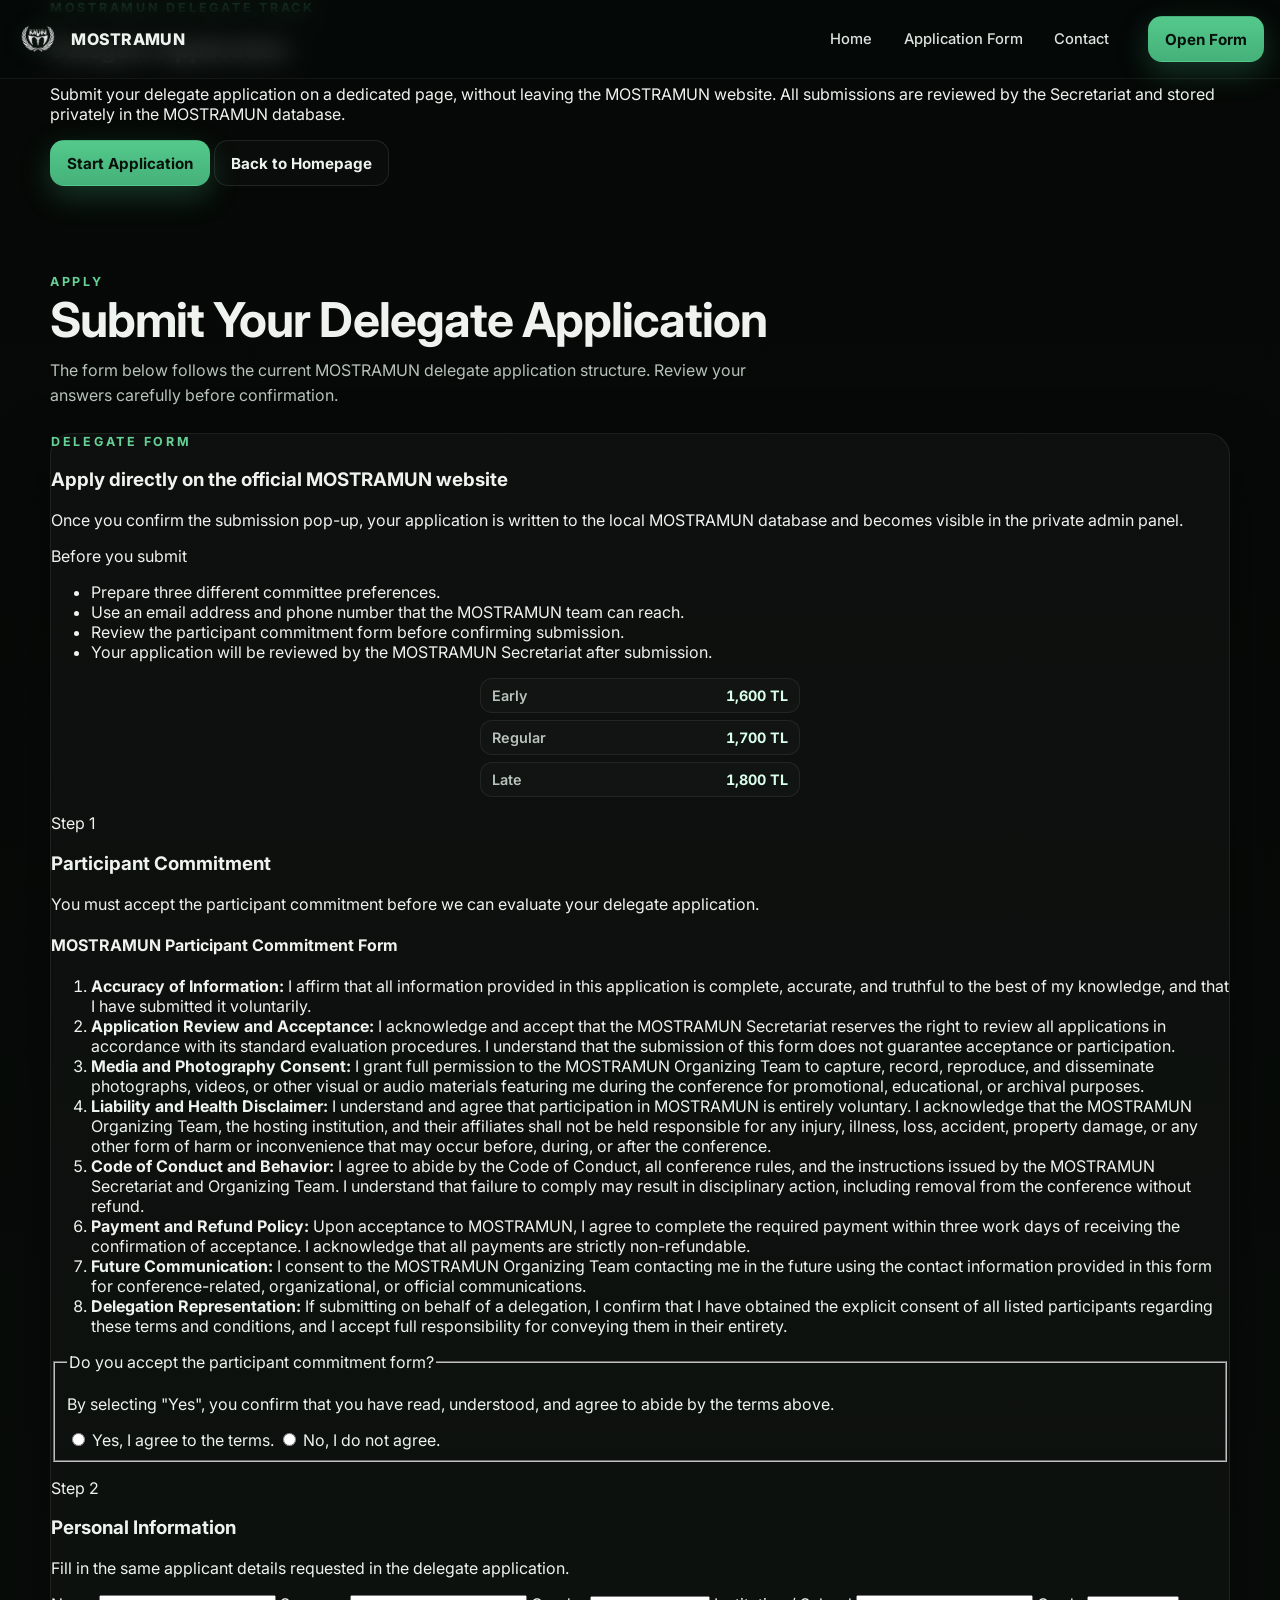
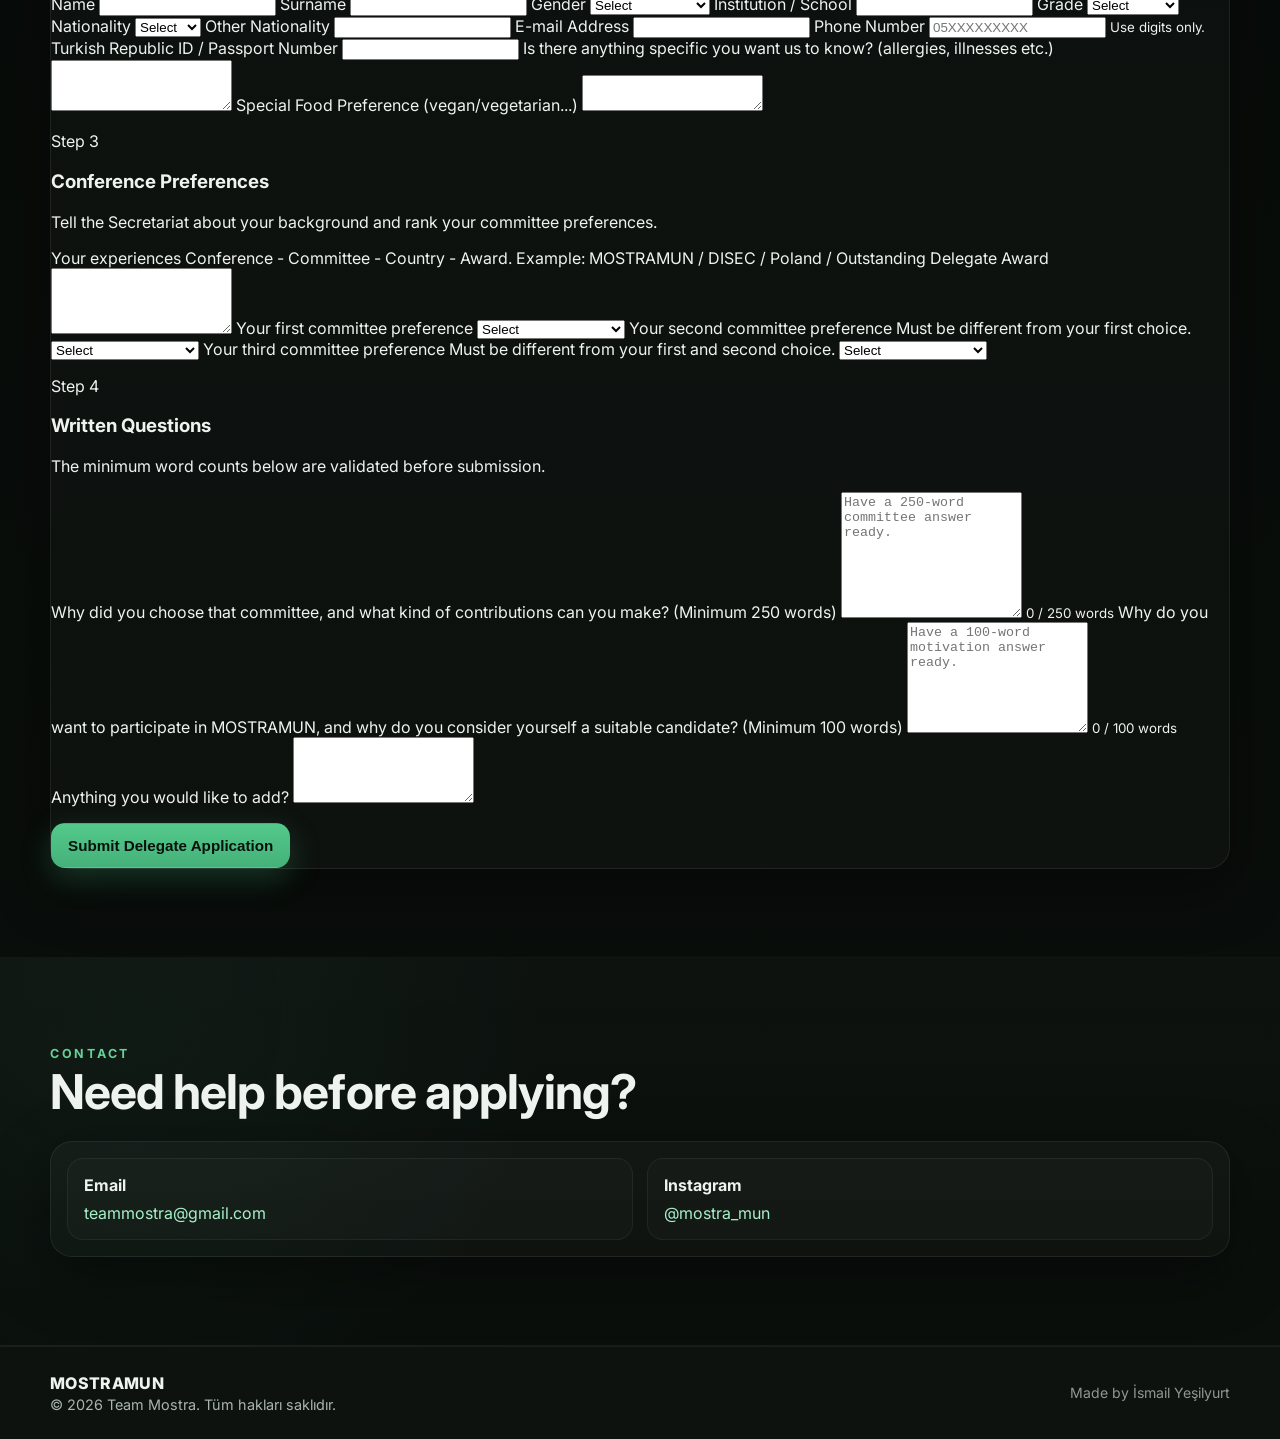
==== commit 45448b85: "rename to MOSTRAMUN, switch RoP to THIMUN, add chair application form link Co-Authored-By: Claude Op" ====
--- a/delegate.html
+++ b/delegate.html
@@ -3,10 +3,10 @@
 <head>
   <meta charset="UTF-8" />
   <meta name="viewport" content="width=device-width, initial-scale=1.0" />
-  <title>Delegate Application | MOSTRAMUN'26</title>
+  <title>Delegate Application | MOSTRAMUN</title>
   <meta
     name="description"
-    content="Submit your MOSTRAMUN'26 delegate application directly on the official website."
+    content="Submit your MOSTRAMUN delegate application directly on the official website."
   />
   <link rel="preconnect" href="https://fonts.googleapis.com" />
   <link rel="preconnect" href="https://fonts.gstatic.com" crossorigin />
@@ -20,8 +20,8 @@
   <header class="site-header" id="top">
     <div class="nav-shell">
       <a href="/" class="brand">
-        <img class="brand-mark" src="assets/mostramunlogo.png" alt="MOSTRAMUN'26 logo" />
-        <span class="brand-text">MOSTRAMUN'26</span>
+        <img class="brand-mark" src="assets/mostramunlogo.png" alt="MOSTRAMUN logo" />
+        <span class="brand-text">MOSTRAMUN</span>
       </a>
 
       <nav class="desktop-nav">
@@ -47,7 +47,7 @@
 
   <section class="subpage-hero delegate-page-hero">
     <div class="container subpage-hero-content">
-      <p class="eyebrow">MOSTRAMUN'26 Delegate Track</p>
+      <p class="eyebrow">MOSTRAMUN Delegate Track</p>
       <h1>Delegate Application</h1>
       <p class="subpage-lead">
         Submit your delegate application on a dedicated page, without leaving the MOSTRAMUN website.
@@ -283,7 +283,7 @@
               <label class="form-field form-field-full">
                 <span>Your experiences</span>
                 <span class="field-hint">
-                  Conference - Committee - Country - Award. Example: MOSTRAMUN'26 / DISEC / Poland /
+                  Conference - Committee - Country - Award. Example: MOSTRAMUN / DISEC / Poland /
                   Outstanding Delegate Award
                 </span>
                 <textarea name="experiences" rows="4" required></textarea>
@@ -385,7 +385,7 @@
               </label>
 
               <label class="form-field form-field-full">
-                <span>Why do you want to participate in MOSTRAMUN'26, and why do you consider yourself a suitable candidate?</span>
+                <span>Why do you want to participate in MOSTRAMUN, and why do you consider yourself a suitable candidate?</span>
                 <span class="field-hint">(Minimum 100 words)</span>
                 <textarea
                   id="participationMotivation"
@@ -439,7 +439,7 @@
   <footer class="site-footer">
     <div class="container footer-inner">
       <div class="footer-left">
-        <p class="footer-brand">MOSTRAMUN'26</p>
+        <p class="footer-brand">MOSTRAMUN</p>
         <p class="footer-copy">© 2026 Team Mostra. Tüm hakları saklıdır.</p>
       </div>
       <div class="footer-right">
